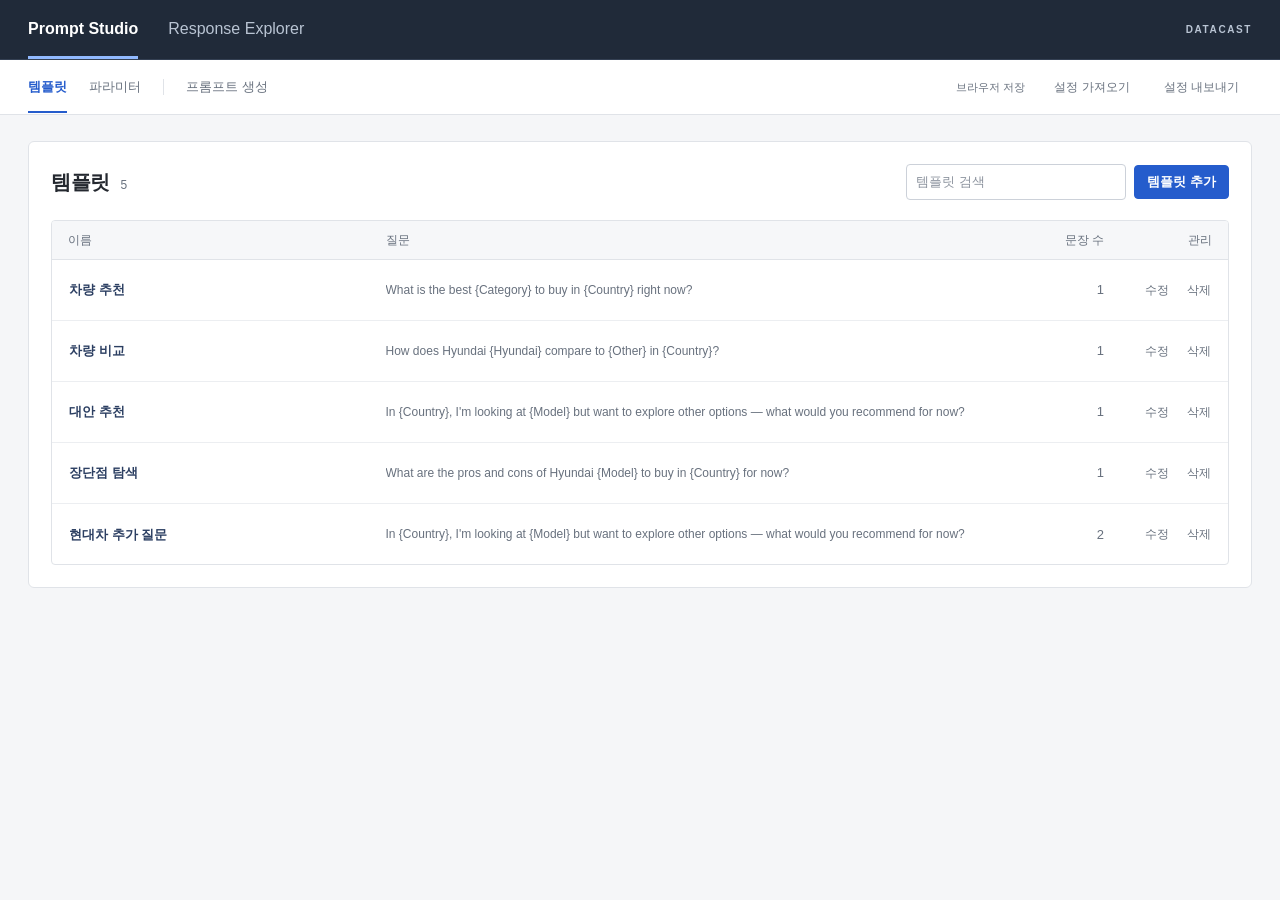
==== index.html @ 94304a8e "Unify top-level service navigation and simplify result layouts" ====
<!doctype html>
<html lang="ko"><head><meta charset="utf-8"><meta name="viewport" content="width=device-width,initial-scale=1"><meta name="theme-color" content="#ffffff"><title>Prompt Studio</title><link rel="stylesheet" href="styles.css?v=a8d0ffc1b766"><script type="module" src="app.mjs?v=fe7b5150d7aa"></script></head>
<body>
<a class="skip-link" href="#main-content">본문으로 이동</a><header class="suite-header"><nav class="service-nav" aria-label="서비스"><a href="https://baejin.github.io/geo-prompt-studio/" aria-current="page">Prompt Studio</a><a href="https://baejin.github.io/geo-prompt-studio/responses/">Response Explorer</a></nav><span class="suite-brand">DATACAST</span></header>
<div class="service-toolbar"><nav class="app-nav" aria-label="Prompt Studio 작업"><div class="library-nav"><button id="templates-nav" class="active" aria-current="page">템플릿</button><button id="parameters-nav">파라미터</button></div><button id="compose-nav">프롬프트 생성</button></nav><div class="service-actions"><span id="save-state" class="save-state" title="설정은 현재 브라우저에 저장됩니다.">브라우저 저장</span><button id="load-config" class="quiet">설정 가져오기</button><button id="save-config" class="quiet">설정 내보내기</button><input id="config-file" type="file" accept=".json,application/json" hidden></div></div>
<main id="main-content" tabindex="-1"><section id="library-view" aria-label="라이브러리">
<section id="templates-view" aria-label="템플릿 관리"><div class="view-toolbar"><h1>템플릿 <span id="template-badge" class="badge"></span></h1><div class="toolbar-actions"><input id="template-search" type="search" aria-label="템플릿 검색" placeholder="템플릿 검색"><button id="add-template-set" class="primary">템플릿 추가</button></div></div><div class="table-scroll"><table class="library-table"><thead><tr><th scope="col">이름</th><th scope="col">질문</th><th scope="col" class="number-col">문장 수</th><th scope="col" class="actions-col">관리</th></tr></thead><tbody id="template-library"></tbody></table></div></section>
<section id="parameters-view" aria-label="파라미터 관리" hidden><div class="view-toolbar"><h1>파라미터 <span id="parameter-badge" class="badge"></span></h1><div class="toolbar-actions"><input id="parameter-search" type="search" aria-label="파라미터 검색" placeholder="파라미터 검색"><button id="add-parameter-set" class="primary">파라미터 추가</button></div></div><div class="table-scroll"><table class="library-table"><thead><tr><th scope="col">이름</th><th scope="col">값</th><th scope="col" class="number-col">값 수</th><th scope="col" class="actions-col">관리</th></tr></thead><tbody id="parameter-library"></tbody></table></div></section>
</section>
<section id="compose-view" aria-label="프롬프트 생성" hidden><div class="view-toolbar"><h1>프롬프트 생성</h1><button id="sample-combinations" class="outline">샘플 불러오기</button></div><div class="workspace">
<section class="composer panel" aria-label="조합 설정"><div class="panel-heading"><h2>조합 <span id="combination-count" class="badge">0</span></h2><button id="clear-combinations" class="quiet">모두 비우기</button></div><div class="loader"><label class="field-label" for="template-picker">템플릿</label><div class="load-row"><select id="template-picker"></select><button id="load-template" class="outline">추가</button></div></div><div id="combination-list" class="combination-list"></div><div class="editor-footer"><label class="check"><input id="dedupe" type="checkbox" checked>중복 제외</label><button id="generate" class="primary">생성</button></div></section>
<section class="preview panel" aria-label="생성 결과"><div class="panel-heading"><h2>결과 <span id="preview-count" class="badge">0</span></h2><span id="result-state" class="status">생성 전</span></div><div class="result-tools"><input id="search" type="search" placeholder="결과 검색" aria-label="결과 검색"><button id="select-all" class="quiet">전체 선택</button></div><p id="result-summary" class="result-summary" aria-live="polite"></p><div id="errors" class="errors" role="alert" hidden></div><div class="results-head"><span>선택</span><span>프롬프트</span></div><div id="results" class="results"></div><div class="pagination"><span id="page-info"></span><div><button id="previous" class="quiet" aria-label="이전 페이지">이전</button><button id="next" class="quiet" aria-label="다음 페이지">다음</button></div></div><div class="export-footer"><span id="selection-count">0개 선택</span><button id="export" class="primary" disabled>CSV 다운로드</button></div></section>
</div></section></main>
<dialog id="library-editor" class="library-editor" aria-labelledby="editor-title"><form id="library-form"><div class="modal-heading"><h2 id="editor-title"></h2><button type="button" id="close-editor" class="quiet close" aria-label="편집 닫기">×</button></div><label class="field-label" for="draft-name">이름</label><input id="draft-name" maxlength="200" required><p id="draft-help" class="hint"></p><div id="draft-items"></div><button id="add-draft-item" type="button" class="outline"></button><p id="draft-error" class="errors" role="alert" hidden></p><div class="dialog-actions"><button type="button" id="cancel-editor" class="outline">취소</button><button type="submit" class="primary">저장</button></div></form></dialog>
<div id="toast" role="status" class="toast" hidden></div><dialog id="confirm-dialog" aria-labelledby="confirm-title"><h2 id="confirm-title"></h2><p id="confirm-description"></p><div class="dialog-actions"><button id="cancel-confirm" class="outline">취소</button><button id="accept-confirm" class="primary">확인</button></div></dialog>
</body></html>
---- styles.css ----
@charset "UTF-8";
:root{color-scheme:light;--ink:#24282f;--muted:#68717e;--line:#e0e3e8;--surface:#f6f7f9;--accent:#255ccc;--mono:Consolas,"Cascadia Code",monospace;--body:"Segoe UI","Malgun Gothic","Apple SD Gothic Neo",sans-serif}
*{box-sizing:border-box}body{margin:0;color:var(--ink);background:#fff;font:13px/1.5 var(--body)}[hidden]{display:none!important}button,input,textarea,select{font:inherit}button{cursor:pointer;white-space:nowrap;border:1px solid transparent;border-radius:4px;padding:7px 12px;background:transparent;color:inherit;line-height:1.35}button:hover:not(:disabled){background:#eef1f6}button:disabled{opacity:.45;cursor:not-allowed}button:focus-visible,a:focus-visible,input:focus-visible,textarea:focus-visible,select:focus-visible,summary:focus-visible{outline:2px solid var(--accent);outline-offset:2px}input:not([type=checkbox]),select,textarea{border:1px solid #ccd1d9;border-radius:4px;padding:7px 9px;background:white;color:var(--ink);min-width:0}input[type=checkbox]{width:15px;height:15px;margin:0;accent-color:var(--accent);flex-shrink:0}input[type=search]{width:220px}input[type=search]::placeholder{color:#8b929d}textarea{width:100%;resize:vertical;line-height:1.65}select{width:100%}.primary{background:var(--accent);border-color:var(--accent);color:white;font-weight:600}.primary:hover:not(:disabled){background:#1c4fad}.outline{border-color:#ccd1d9;background:#fff}.quiet{color:var(--muted)}.small{font-size:12px;padding:4px 8px}.topbar{height:56px;display:flex;align-items:center;justify-content:space-between;gap:16px;padding:0 28px;border-bottom:1px solid var(--line)}.brand{display:flex;align-items:center;gap:14px;font-size:15px;font-weight:650;color:var(--ink);text-decoration:none}.brand span{font-size:10px;letter-spacing:.8px;color:#7a828e;font-weight:500}.top-actions{display:flex;align-items:center;gap:4px}.top-actions button{font-size:12px}.save-state{font-size:11px;color:var(--muted);margin-right:14px}.app-nav{display:flex;padding:0 28px;gap:24px;border-bottom:1px solid var(--line)}.app-nav button{border-radius:0;border:0;border-bottom:2px solid transparent;padding:13px 2px 12px;color:var(--muted)}.app-nav button.active{border-bottom-color:var(--accent);color:var(--accent);font-weight:600}main{padding:24px 28px;max-width:1800px;margin:auto}h1{font-size:18px;font-weight:650;letter-spacing:-.5px;margin:0}h2{font-size:14px;font-weight:650;margin:0}.badge{font-size:12px;font-weight:400;color:var(--muted);margin-left:6px;font-variant-numeric:tabular-nums}.view-toolbar{display:flex;justify-content:space-between;align-items:center;gap:16px;margin-bottom:18px;min-height:34px}.toolbar-actions{display:flex;gap:8px;align-items:center}.table-scroll{overflow-x:auto;border:1px solid var(--line);border-radius:5px}.library-table{width:100%;border-collapse:collapse;table-layout:fixed;text-align:left}.library-table th{background:var(--surface);font-size:12px;font-weight:500;color:var(--muted);padding:10px 16px;border-bottom:1px solid var(--line)}.library-table td{padding:14px 16px;border-bottom:1px solid #eceef1;vertical-align:middle}.library-table tr:last-child td{border-bottom:0}.library-table tbody tr:hover{background:#fafbfd}.library-table th:first-child{width:27%}.library-table .number-col{width:88px;text-align:right}.library-table .actions-col{width:108px;text-align:right}.library-table td:nth-child(3){text-align:right;color:var(--muted);font-variant-numeric:tabular-nums}.library-table td:last-child{text-align:right;white-space:nowrap}.name-button{display:block;padding:0;text-align:left;font-weight:600;white-space:normal;overflow-wrap:anywhere;max-width:100%;color:#2c3f62}.name-button:hover:not(:disabled){text-decoration:underline;background:transparent}.library-excerpt{color:var(--muted);display:-webkit-box;-webkit-line-clamp:2;-webkit-box-orient:vertical;overflow:hidden;overflow-wrap:anywhere;font-size:12px}.empty-hint{padding:40px 16px;text-align:center;color:var(--muted);font-size:12px}.workspace{display:grid;grid-template-columns:minmax(330px,400px) minmax(0,1fr);gap:20px;align-items:start}.panel{border:1px solid var(--line);border-radius:5px;min-width:0;overflow:hidden}.panel-heading{display:flex;align-items:center;justify-content:space-between;padding:12px 16px;border-bottom:1px solid var(--line);min-height:49px}.panel-heading .quiet{padding:3px 0;font-size:12px}.loader{padding:14px 16px;border-bottom:1px solid var(--line)}.field-label{display:block;font-size:12px;color:#515b69;margin-bottom:6px}.load-row{display:flex;gap:8px}.load-row select{flex:1;min-width:0}.combination-list{max-height:calc(100dvh - 420px);min-height:220px;overflow-y:auto;scrollbar-width:thin}.combination-card{border-bottom:1px solid var(--line)}.combination-card:last-child{border-bottom:0}.combo-heading{display:flex;gap:9px;align-items:center;padding:13px 16px;cursor:pointer;list-style:none;background:#fafbfc}.combo-heading::-webkit-details-marker{display:none}.combo-heading:before{content:'›';color:#7c8491;font-size:18px;line-height:1}.combination-card[open]>.combo-heading:before{transform:rotate(90deg)}.combo-heading strong{font-weight:600;flex:1;min-width:0;overflow-wrap:anywhere}.combo-status{color:#7b8594;font-size:11px;white-space:nowrap}.combo-status.missing{color:#9a661c}.combo-body{padding:0 16px 14px}.combo-controls{display:flex;justify-content:space-between;align-items:center;padding:10px 0}.check{display:flex;align-items:center;gap:7px;cursor:pointer;font-size:12px}.loaded-templates{margin:0 0 15px}.loaded-question{display:flex;align-items:flex-start;gap:8px;margin-top:10px}.loaded-question input{margin-top:3px}.loaded-question>span{min-width:0}.loaded-question b{display:block;font-size:11px;font-weight:500;color:var(--muted);margin-bottom:3px}.loaded-question>span>span{font-size:12px;overflow-wrap:anywhere;line-height:1.65}.binding-heading{font-size:11px;color:var(--muted);display:grid;grid-template-columns:83px 1fr;gap:8px;border-bottom:1px solid var(--line);padding-bottom:7px}.slot-binding{display:grid;grid-template-columns:83px minmax(0,1fr);column-gap:8px;align-items:start;padding:10px 0;border-bottom:1px solid #eef0f3}.slot-binding>.field-label{font-family:var(--mono);color:#515c70;font-size:12px;padding-top:7px;overflow-wrap:anywhere;margin:0}.slot-binding select{font-size:12px}.binding-detail{display:flex;align-items:start;justify-content:space-between;gap:6px;grid-column:2;font-size:11px;color:var(--muted);margin-top:5px}.binding-detail>span{min-width:0;overflow-wrap:anywhere}.binding-detail button{padding:0;font-size:11px}.mode-label{display:flex;align-items:center;justify-content:space-between;gap:12px;font-size:12px;margin:14px 0 4px}.mode-label select{width:140px}.hint{font-size:11px;line-height:1.6;color:var(--muted);margin:7px 0}.editor-footer,.export-footer{display:flex;align-items:center;justify-content:space-between;padding:12px 16px;border-top:1px solid var(--line);background:#fafbfc;gap:10px}.status{font-size:11px;color:var(--muted)}.status.dirty{color:#986013}.result-tools{display:flex;justify-content:space-between;gap:8px;padding:14px 16px 0}.result-tools input{flex:1;width:auto}.result-summary{font-size:11px;color:var(--muted);margin:9px 16px 12px}.results-head{display:grid;grid-template-columns:64px 1fr;gap:12px;background:var(--surface);border-top:1px solid var(--line);border-bottom:1px solid var(--line);padding:8px 16px;font-size:11px;color:var(--muted)}.results{height:calc(100dvh - 480px);min-height:230px;overflow-y:auto;scrollbar-width:thin}.result-row{display:grid;grid-template-columns:64px 1fr;gap:12px;padding:12px 16px;border-bottom:1px solid #eceef1}.result-row:hover{background:#fafbfd}.result-index{display:flex;align-items:flex-start;gap:9px;font-size:11px;color:#7a8492;padding-top:3px;font-variant-numeric:tabular-nums}.prompt-text{font-size:13px;line-height:1.65;margin:0;white-space:pre-wrap;overflow-wrap:anywhere}.provenance{font-size:11px;color:#7c8592;margin:4px 0 0}.provenance span+span:before{content:' · '}.pagination{display:flex;justify-content:space-between;align-items:center;padding:6px 16px;border-top:1px solid var(--line);font-size:11px;color:var(--muted)}.pagination button{font-size:11px;padding:4px 8px}.export-footer{font-size:12px}.errors{margin:12px 16px;background:#fff6f4;border:1px solid #f2d3cb;color:#a23f29;padding:10px 12px;border-radius:4px;font-size:12px;max-height:180px;overflow:auto}.errors ul{padding-left:16px;margin:0}dialog{border:1px solid #cdd2da;border-radius:6px;padding:24px;width:calc(100% - 32px);max-width:420px;color:var(--ink);box-shadow:0 16px 60px #19233524}dialog::backdrop{background:#1f29374a}dialog p{font-size:12px;color:var(--muted)}.library-editor{max-width:600px;max-height:90dvh;overflow:auto}.modal-heading{display:flex;align-items:center;justify-content:space-between;margin-bottom:20px}.modal-heading h2{font-size:16px}.close{font-size:22px;padding:0 6px}.library-editor input:not([type=checkbox]){width:100%}.draft-block{border-top:1px solid var(--line);padding-top:14px;margin-top:14px;margin-bottom:16px}.draft-title{display:flex;align-items:center;justify-content:space-between;margin-bottom:5px}.draft-title .field-label{margin:0}.draft-block>input{margin-bottom:12px}.draft-block textarea{min-height:100px;font-family:var(--mono);font-size:12px}#draft-values{min-height:230px;font-family:var(--body)}.dialog-actions{display:flex;justify-content:flex-end;gap:8px;margin-top:22px;border-top:1px solid var(--line);padding-top:16px}.library-editor .errors{margin:14px 0}.toast{position:fixed;bottom:20px;left:50%;transform:translateX(-50%);background:#2d3541;color:#fff;padding:10px 16px;border-radius:5px;max-width:90vw;z-index:10;font-size:12px;box-shadow:0 3px 14px #1f29371a}
@media(min-width:1450px){.workspace{grid-template-columns:440px minmax(0,1fr)}}
@media(max-width:850px){.topbar{padding:0 18px}.save-state,.brand span{display:none}.app-nav{padding:0 18px}main{padding:20px 18px}.workspace{grid-template-columns:minmax(300px,.9fr) minmax(0,1fr);gap:14px}.library-table th:first-child{width:30%}.library-table th,.library-table td{padding-left:12px;padding-right:12px}.provenance span+span{display:none}}
@media(max-width:680px){.topbar{height:auto;min-height:56px;padding:12px 16px;flex-wrap:wrap;gap:8px}.brand{font-size:14px}.top-actions{margin-left:auto}.top-actions button{font-size:11px;padding:5px}.app-nav{padding:0 16px;gap:24px}.app-nav button{font-size:12px}.view-toolbar{align-items:flex-start;flex-wrap:wrap;gap:12px}main{padding:18px 16px}.toolbar-actions{width:100%}.toolbar-actions input{flex:1;width:0}.table-scroll{overflow:visible;border:0}.library-table{display:block}.library-table thead{display:none}.library-table tbody{display:block}.library-table tr{display:grid;grid-template-columns:minmax(0,1fr) 100px;border:1px solid var(--line);border-radius:4px;margin-bottom:9px;padding:12px;gap:8px}.library-table td{display:block;padding:0;border:0}.library-table td:first-child{grid-column:1;grid-row:1}.library-table td:nth-child(2){grid-column:1 / -1;grid-row:2}.library-table td:nth-child(3){grid-column:1;grid-row:3;text-align:left;font-size:11px}.library-table td:nth-child(3):after{content:'개'}.library-table td:last-child{grid-column:2;grid-row:1;text-align:right}.library-table td[colspan]{grid-column:1 / -1;grid-row:auto}.workspace{grid-template-columns:minmax(0,1fr)}.combination-list{max-height:460px;min-height:140px}.results{height:380px}.result-row,.results-head{grid-template-columns:48px 1fr;gap:8px}.library-editor{padding:18px}.modal-heading{margin-bottom:16px}h1{font-size:17px}}

.service-link{font-size:12px;color:var(--muted);text-decoration:none;padding:7px 10px;border-radius:4px}.service-link:hover{background:#eef1f6;color:var(--accent)}

/* Shared service hierarchy: service navigation, local tasks, working content. */
body{background:#f5f6f8}
.suite-header{height:60px;padding:0 28px;display:flex;align-items:center;justify-content:space-between;gap:24px;background:#202a39;color:#fff;position:sticky;top:0;z-index:30;border-bottom:1px solid #344053}
.service-nav{display:flex;align-items:stretch;align-self:stretch;gap:30px;min-width:0}
.service-nav a{display:flex;align-items:center;border-bottom:3px solid transparent;padding:2px 0 0;color:#b9c4d3;font-size:16px;font-weight:500;text-decoration:none;white-space:nowrap}
.service-nav a:hover{color:#fff;text-decoration:none}.service-nav a[aria-current=page]{color:#fff;border-bottom-color:#91b9ff;font-weight:650}
.suite-brand{font-size:10px;letter-spacing:1.6px;color:#b9c4d3;font-weight:600}
.service-toolbar{min-height:54px;display:flex;align-items:center;justify-content:space-between;gap:20px;padding:0 28px;background:#fff;border-bottom:1px solid var(--line)}
.service-actions{display:flex;align-items:center;gap:8px;flex-wrap:wrap}.service-actions button{font-size:12px}.service-actions .save-state{margin-right:8px}
main{max-width:1800px;padding:26px 28px 40px;margin:auto}main:focus{outline:none}h1{font-size:20px;font-weight:650;letter-spacing:-.5px}
.skip-link{position:fixed;top:-80px;left:16px;padding:10px 14px;background:white;color:#202a39;z-index:50}.skip-link:focus{top:8px}
@media(max-width:760px){.suite-header{padding:0 16px;gap:12px;height:56px}.service-nav{gap:22px}.service-nav a{font-size:14px}.suite-brand{display:none}.service-toolbar{padding:0 16px;flex-wrap:wrap;gap:0}.service-actions{padding:9px 0;width:100%;border-top:1px solid var(--line)}main{padding:20px 16px 32px}}

.app-nav{border:0;padding:0;gap:22px;align-items:center;min-height:54px}.app-nav button{padding:17px 0 15px}.library-nav{display:flex;gap:22px;position:relative;padding-right:23px}.library-nav:after{content:'';position:absolute;right:0;top:18px;bottom:18px;border-right:1px solid var(--line)}
#library-view{background:#fff;border:1px solid var(--line);border-radius:6px;padding:22px}.panel{background:#fff;border-radius:6px}.panel-heading{background:#fafbfc}.view-toolbar{margin-bottom:20px}.library-table td{padding-top:17px;padding-bottom:17px}.table-scroll{border-radius:4px}.workspace{gap:24px;grid-template-columns:minmax(330px,420px) minmax(0,1fr)}
@media(max-width:980px){.workspace{grid-template-columns:minmax(0,1fr)}}
@media(max-width:760px){.service-actions .save-state{margin-right:auto}#library-view{padding:16px}.app-nav{gap:20px}.library-nav{gap:20px;padding-right:21px}.app-nav button{font-size:12px}.library-table tr{background:#fff}}
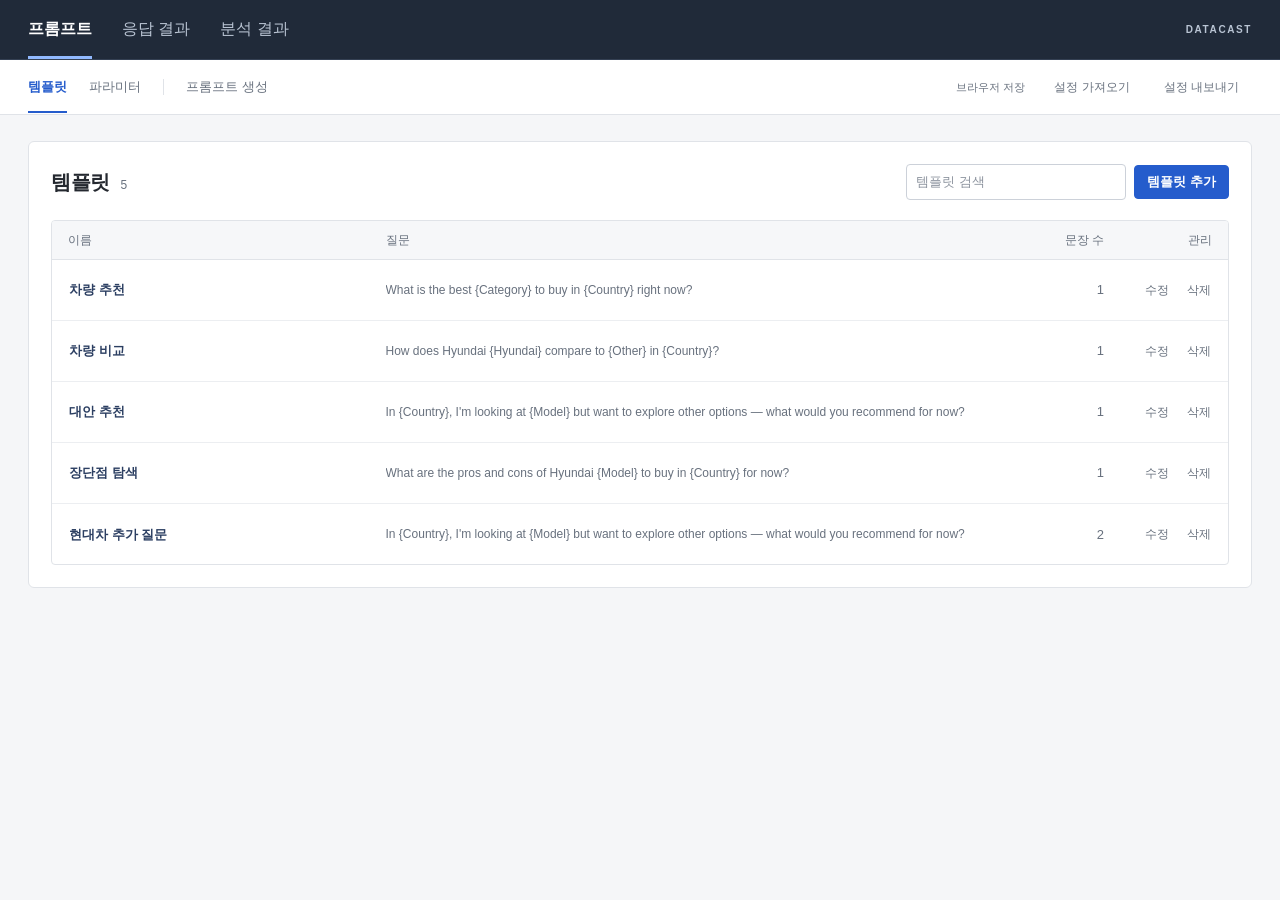
==== commit 912f9131: "Separate prompt, response and analysis navigation into real views" ====
--- a/index.html
+++ b/index.html
@@ -1,7 +1,7 @@
 <!doctype html>
 <html lang="ko"><head><meta charset="utf-8"><meta name="viewport" content="width=device-width,initial-scale=1"><meta name="theme-color" content="#ffffff"><title>Prompt Studio</title><link rel="stylesheet" href="styles.css?v=a8d0ffc1b766"><script type="module" src="app.mjs?v=fe7b5150d7aa"></script></head>
 <body>
-<a class="skip-link" href="#main-content">본문으로 이동</a><header class="suite-header"><nav class="service-nav" aria-label="서비스"><a href="https://baejin.github.io/geo-prompt-studio/" aria-current="page">Prompt Studio</a><a href="https://baejin.github.io/geo-prompt-studio/responses/">Response Explorer</a></nav><span class="suite-brand">DATACAST</span></header>
+<a class="skip-link" href="#main-content">본문으로 이동</a><header class="suite-header"><nav class="service-nav" aria-label="서비스"><a href="https://baejin.github.io/geo-prompt-studio/" aria-current="page">프롬프트</a><a href="https://baejin.github.io/geo-prompt-studio/responses/#view=responses">응답 결과</a><a href="https://baejin.github.io/geo-prompt-studio/responses/#view=analysis">분석 결과</a></nav><span class="suite-brand">DATACAST</span></header>
 <div class="service-toolbar"><nav class="app-nav" aria-label="Prompt Studio 작업"><div class="library-nav"><button id="templates-nav" class="active" aria-current="page">템플릿</button><button id="parameters-nav">파라미터</button></div><button id="compose-nav">프롬프트 생성</button></nav><div class="service-actions"><span id="save-state" class="save-state" title="설정은 현재 브라우저에 저장됩니다.">브라우저 저장</span><button id="load-config" class="quiet">설정 가져오기</button><button id="save-config" class="quiet">설정 내보내기</button><input id="config-file" type="file" accept=".json,application/json" hidden></div></div>
 <main id="main-content" tabindex="-1"><section id="library-view" aria-label="라이브러리">
 <section id="templates-view" aria-label="템플릿 관리"><div class="view-toolbar"><h1>템플릿 <span id="template-badge" class="badge"></span></h1><div class="toolbar-actions"><input id="template-search" type="search" aria-label="템플릿 검색" placeholder="템플릿 검색"><button id="add-template-set" class="primary">템플릿 추가</button></div></div><div class="table-scroll"><table class="library-table"><thead><tr><th scope="col">이름</th><th scope="col">질문</th><th scope="col" class="number-col">문장 수</th><th scope="col" class="actions-col">관리</th></tr></thead><tbody id="template-library"></tbody></table></div></section>
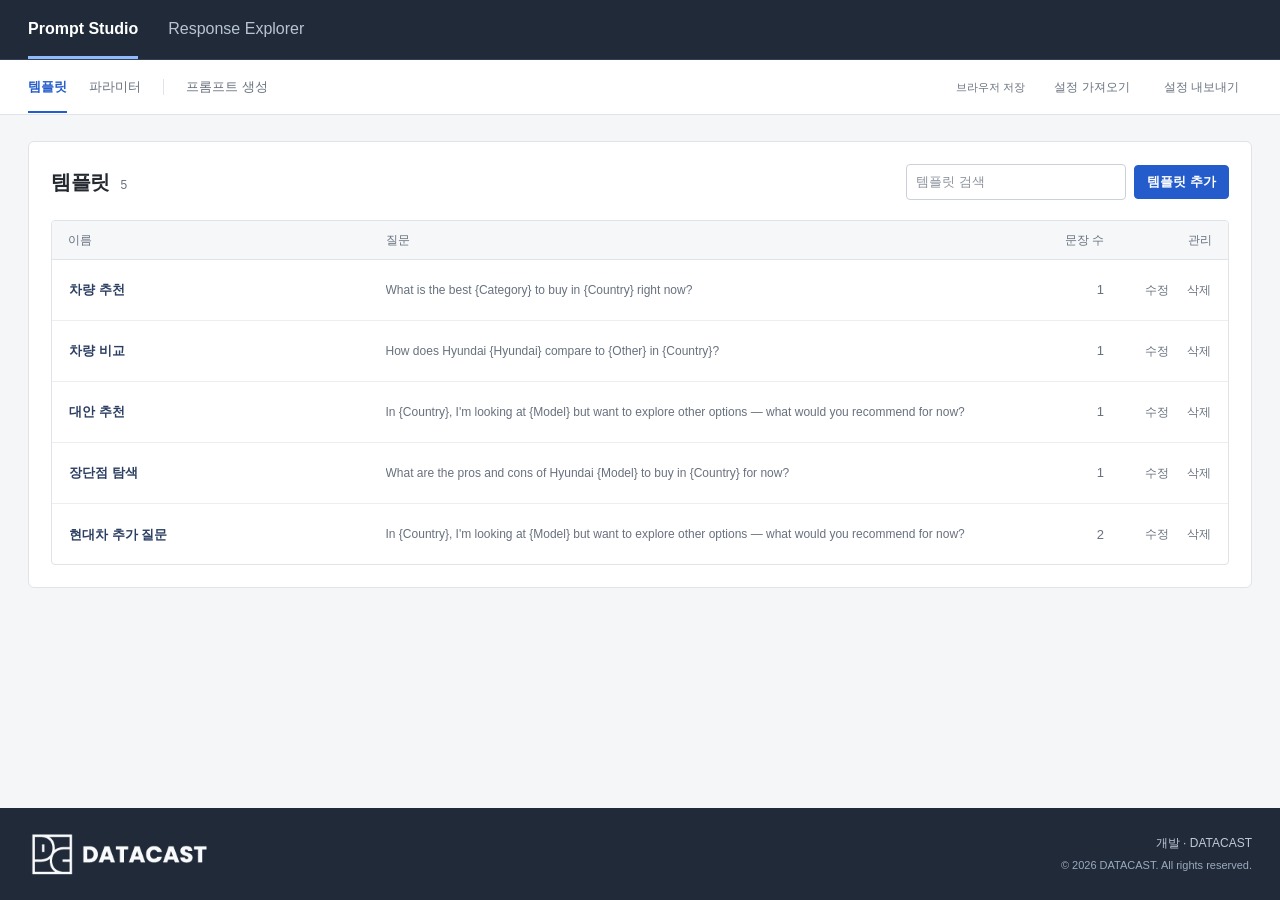
==== commit 70816f70: "Restore service hierarchy, add applied prompts view and branded footer" ====
--- a/index.html
+++ b/index.html
@@ -1,7 +1,7 @@
 <!doctype html>
-<html lang="ko"><head><meta charset="utf-8"><meta name="viewport" content="width=device-width,initial-scale=1"><meta name="theme-color" content="#ffffff"><title>Prompt Studio</title><link rel="stylesheet" href="styles.css?v=a8d0ffc1b766"><script type="module" src="app.mjs?v=fe7b5150d7aa"></script></head>
+<html lang="ko"><head><meta charset="utf-8"><meta name="viewport" content="width=device-width,initial-scale=1"><meta name="theme-color" content="#ffffff"><title>Prompt Studio</title><link rel="stylesheet" href="styles.css?v=390624d47005"><script type="module" src="app.mjs?v=fe7b5150d7aa"></script></head>
 <body>
-<a class="skip-link" href="#main-content">본문으로 이동</a><header class="suite-header"><nav class="service-nav" aria-label="서비스"><a href="https://baejin.github.io/geo-prompt-studio/" aria-current="page">프롬프트</a><a href="https://baejin.github.io/geo-prompt-studio/responses/#view=responses">응답 결과</a><a href="https://baejin.github.io/geo-prompt-studio/responses/#view=analysis">분석 결과</a></nav><span class="suite-brand">DATACAST</span></header>
+<a class="skip-link" href="#main-content">본문으로 이동</a><header class="suite-header"><nav class="service-nav" aria-label="서비스"><a href="https://baejin.github.io/geo-prompt-studio/" aria-current="page">Prompt Studio</a><a href="https://baejin.github.io/geo-prompt-studio/responses/">Response Explorer</a></nav></header>
 <div class="service-toolbar"><nav class="app-nav" aria-label="Prompt Studio 작업"><div class="library-nav"><button id="templates-nav" class="active" aria-current="page">템플릿</button><button id="parameters-nav">파라미터</button></div><button id="compose-nav">프롬프트 생성</button></nav><div class="service-actions"><span id="save-state" class="save-state" title="설정은 현재 브라우저에 저장됩니다.">브라우저 저장</span><button id="load-config" class="quiet">설정 가져오기</button><button id="save-config" class="quiet">설정 내보내기</button><input id="config-file" type="file" accept=".json,application/json" hidden></div></div>
 <main id="main-content" tabindex="-1"><section id="library-view" aria-label="라이브러리">
 <section id="templates-view" aria-label="템플릿 관리"><div class="view-toolbar"><h1>템플릿 <span id="template-badge" class="badge"></span></h1><div class="toolbar-actions"><input id="template-search" type="search" aria-label="템플릿 검색" placeholder="템플릿 검색"><button id="add-template-set" class="primary">템플릿 추가</button></div></div><div class="table-scroll"><table class="library-table"><thead><tr><th scope="col">이름</th><th scope="col">질문</th><th scope="col" class="number-col">문장 수</th><th scope="col" class="actions-col">관리</th></tr></thead><tbody id="template-library"></tbody></table></div></section>
@@ -11,6 +11,7 @@
 <section class="composer panel" aria-label="조합 설정"><div class="panel-heading"><h2>조합 <span id="combination-count" class="badge">0</span></h2><button id="clear-combinations" class="quiet">모두 비우기</button></div><div class="loader"><label class="field-label" for="template-picker">템플릿</label><div class="load-row"><select id="template-picker"></select><button id="load-template" class="outline">추가</button></div></div><div id="combination-list" class="combination-list"></div><div class="editor-footer"><label class="check"><input id="dedupe" type="checkbox" checked>중복 제외</label><button id="generate" class="primary">생성</button></div></section>
 <section class="preview panel" aria-label="생성 결과"><div class="panel-heading"><h2>결과 <span id="preview-count" class="badge">0</span></h2><span id="result-state" class="status">생성 전</span></div><div class="result-tools"><input id="search" type="search" placeholder="결과 검색" aria-label="결과 검색"><button id="select-all" class="quiet">전체 선택</button></div><p id="result-summary" class="result-summary" aria-live="polite"></p><div id="errors" class="errors" role="alert" hidden></div><div class="results-head"><span>선택</span><span>프롬프트</span></div><div id="results" class="results"></div><div class="pagination"><span id="page-info"></span><div><button id="previous" class="quiet" aria-label="이전 페이지">이전</button><button id="next" class="quiet" aria-label="다음 페이지">다음</button></div></div><div class="export-footer"><span id="selection-count">0개 선택</span><button id="export" class="primary" disabled>CSV 다운로드</button></div></section>
 </div></section></main>
+<footer class="site-footer"><div class="footer-inner"><img src="datacast-logo.png" width="186" height="48" alt="DATACAST"><div class="footer-info"><span>개발 · DATACAST</span><small>© 2026 DATACAST. All rights reserved.</small></div></div></footer>
 <dialog id="library-editor" class="library-editor" aria-labelledby="editor-title"><form id="library-form"><div class="modal-heading"><h2 id="editor-title"></h2><button type="button" id="close-editor" class="quiet close" aria-label="편집 닫기">×</button></div><label class="field-label" for="draft-name">이름</label><input id="draft-name" maxlength="200" required><p id="draft-help" class="hint"></p><div id="draft-items"></div><button id="add-draft-item" type="button" class="outline"></button><p id="draft-error" class="errors" role="alert" hidden></p><div class="dialog-actions"><button type="button" id="cancel-editor" class="outline">취소</button><button type="submit" class="primary">저장</button></div></form></dialog>
 <div id="toast" role="status" class="toast" hidden></div><dialog id="confirm-dialog" aria-labelledby="confirm-title"><h2 id="confirm-title"></h2><p id="confirm-description"></p><div class="dialog-actions"><button id="cancel-confirm" class="outline">취소</button><button id="accept-confirm" class="primary">확인</button></div></dialog>
 </body></html>
--- a/styles.css
+++ b/styles.css
@@ -24,3 +24,7 @@
 #library-view{background:#fff;border:1px solid var(--line);border-radius:6px;padding:22px}.panel{background:#fff;border-radius:6px}.panel-heading{background:#fafbfc}.view-toolbar{margin-bottom:20px}.library-table td{padding-top:17px;padding-bottom:17px}.table-scroll{border-radius:4px}.workspace{gap:24px;grid-template-columns:minmax(330px,420px) minmax(0,1fr)}
 @media(max-width:980px){.workspace{grid-template-columns:minmax(0,1fr)}}
 @media(max-width:760px){.service-actions .save-state{margin-right:auto}#library-view{padding:16px}.app-nav{gap:20px}.library-nav{gap:20px;padding-right:21px}.app-nav button{font-size:12px}.library-table tr{background:#fff}}
+
+body{min-height:100dvh;display:flex;flex-direction:column}.suite-header,.service-toolbar{flex-shrink:0}main{width:100%;flex:1}
+.site-footer{background:#202a39;color:#c1c9d5;margin-top:auto;padding:22px 28px}.footer-inner{max-width:1744px;margin:auto;display:flex;align-items:center;justify-content:space-between;gap:24px}.footer-inner img{display:block;width:186px;height:48px;object-fit:contain}.footer-info{display:flex;flex-direction:column;gap:5px;font-size:12px;text-align:right}.footer-info small{font-size:11px;color:#9caabd}
+@media(max-width:650px){.site-footer{padding:20px 16px}.footer-inner{align-items:flex-start;flex-direction:column;gap:14px}.footer-inner img{width:155px;height:40px}.footer-info{text-align:left}}
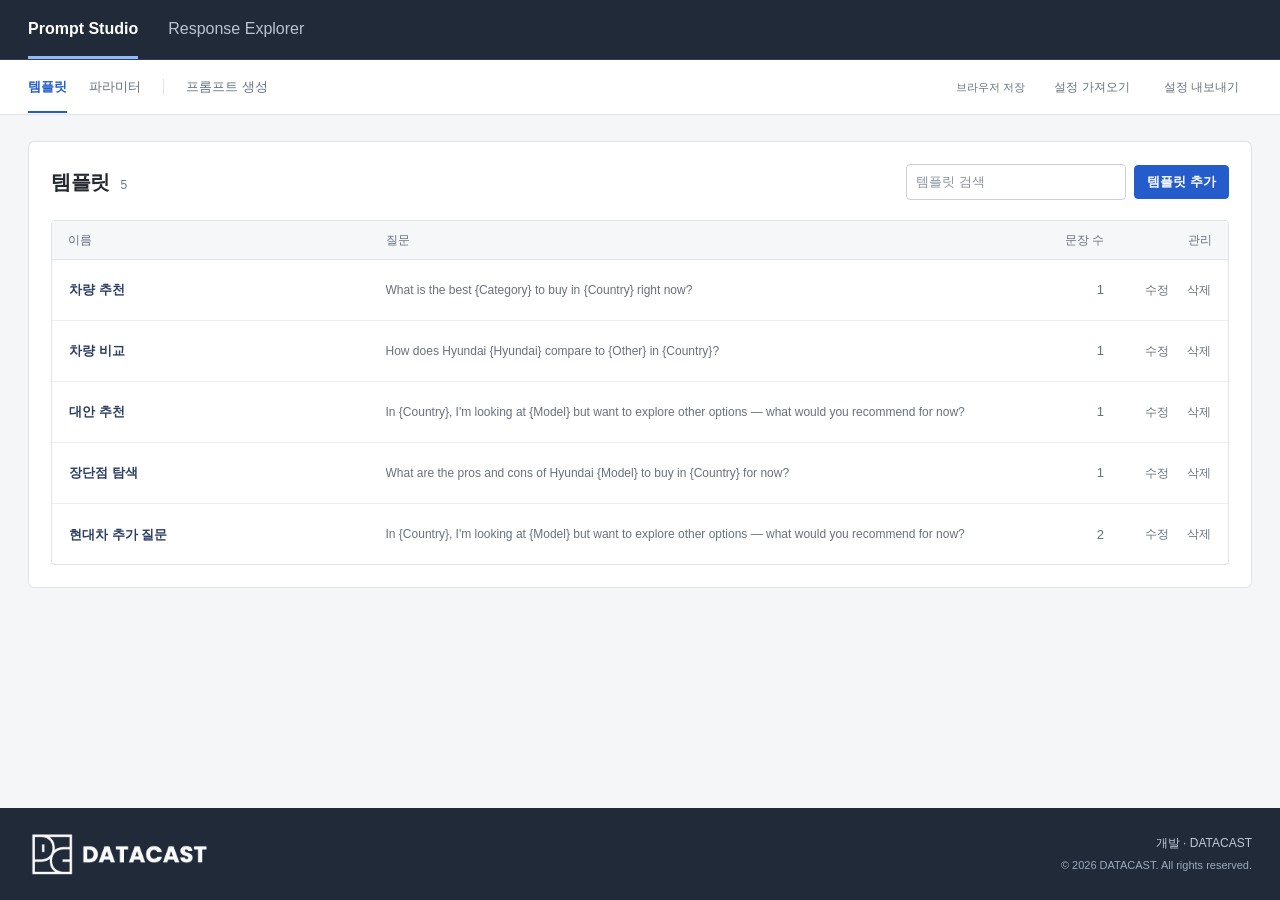
==== commit 03986c9d: "Connect geo.datacast.kr custom domain" ====
--- a/index.html
+++ b/index.html
@@ -1,16 +1,23 @@
 <!doctype html>
-<html lang="ko"><head><meta charset="utf-8"><meta name="viewport" content="width=device-width,initial-scale=1"><meta name="theme-color" content="#ffffff"><title>Prompt Studio</title><link rel="stylesheet" href="styles.css?v=390624d47005"><script type="module" src="app.mjs?v=fe7b5150d7aa"></script></head>
+<html lang="ko"><head><meta charset="utf-8"><meta name="viewport" content="width=device-width,initial-scale=1"><meta name="theme-color" content="#ffffff"><title>Prompt Studio</title><link rel="stylesheet" href="styles.css?v=066d3aa08f8a"><script type="module" src="app.mjs?v=4745c1581d33"></script></head>
 <body>
-<a class="skip-link" href="#main-content">본문으로 이동</a><header class="suite-header"><nav class="service-nav" aria-label="서비스"><a href="https://baejin.github.io/geo-prompt-studio/" aria-current="page">Prompt Studio</a><a href="https://baejin.github.io/geo-prompt-studio/responses/">Response Explorer</a></nav></header>
+<a class="skip-link" href="#main-content">본문으로 이동</a><header class="suite-header"><nav class="service-nav" aria-label="서비스"><a href="https://geo.datacast.kr/" aria-current="page">Prompt Studio</a><a href="https://geo.datacast.kr/responses/">Response Explorer</a></nav></header>
 <div class="service-toolbar"><nav class="app-nav" aria-label="Prompt Studio 작업"><div class="library-nav"><button id="templates-nav" class="active" aria-current="page">템플릿</button><button id="parameters-nav">파라미터</button></div><button id="compose-nav">프롬프트 생성</button></nav><div class="service-actions"><span id="save-state" class="save-state" title="설정은 현재 브라우저에 저장됩니다.">브라우저 저장</span><button id="load-config" class="quiet">설정 가져오기</button><button id="save-config" class="quiet">설정 내보내기</button><input id="config-file" type="file" accept=".json,application/json" hidden></div></div>
 <main id="main-content" tabindex="-1"><section id="library-view" aria-label="라이브러리">
 <section id="templates-view" aria-label="템플릿 관리"><div class="view-toolbar"><h1>템플릿 <span id="template-badge" class="badge"></span></h1><div class="toolbar-actions"><input id="template-search" type="search" aria-label="템플릿 검색" placeholder="템플릿 검색"><button id="add-template-set" class="primary">템플릿 추가</button></div></div><div class="table-scroll"><table class="library-table"><thead><tr><th scope="col">이름</th><th scope="col">질문</th><th scope="col" class="number-col">문장 수</th><th scope="col" class="actions-col">관리</th></tr></thead><tbody id="template-library"></tbody></table></div></section>
 <section id="parameters-view" aria-label="파라미터 관리" hidden><div class="view-toolbar"><h1>파라미터 <span id="parameter-badge" class="badge"></span></h1><div class="toolbar-actions"><input id="parameter-search" type="search" aria-label="파라미터 검색" placeholder="파라미터 검색"><button id="add-parameter-set" class="primary">파라미터 추가</button></div></div><div class="table-scroll"><table class="library-table"><thead><tr><th scope="col">이름</th><th scope="col">값</th><th scope="col" class="number-col">값 수</th><th scope="col" class="actions-col">관리</th></tr></thead><tbody id="parameter-library"></tbody></table></div></section>
 </section>
-<section id="compose-view" aria-label="프롬프트 생성" hidden><div class="view-toolbar"><h1>프롬프트 생성</h1><button id="sample-combinations" class="outline">샘플 불러오기</button></div><div class="workspace">
-<section class="composer panel" aria-label="조합 설정"><div class="panel-heading"><h2>조합 <span id="combination-count" class="badge">0</span></h2><button id="clear-combinations" class="quiet">모두 비우기</button></div><div class="loader"><label class="field-label" for="template-picker">템플릿</label><div class="load-row"><select id="template-picker"></select><button id="load-template" class="outline">추가</button></div></div><div id="combination-list" class="combination-list"></div><div class="editor-footer"><label class="check"><input id="dedupe" type="checkbox" checked>중복 제외</label><button id="generate" class="primary">생성</button></div></section>
-<section class="preview panel" aria-label="생성 결과"><div class="panel-heading"><h2>결과 <span id="preview-count" class="badge">0</span></h2><span id="result-state" class="status">생성 전</span></div><div class="result-tools"><input id="search" type="search" placeholder="결과 검색" aria-label="결과 검색"><button id="select-all" class="quiet">전체 선택</button></div><p id="result-summary" class="result-summary" aria-live="polite"></p><div id="errors" class="errors" role="alert" hidden></div><div class="results-head"><span>선택</span><span>프롬프트</span></div><div id="results" class="results"></div><div class="pagination"><span id="page-info"></span><div><button id="previous" class="quiet" aria-label="이전 페이지">이전</button><button id="next" class="quiet" aria-label="다음 페이지">다음</button></div></div><div class="export-footer"><span id="selection-count">0개 선택</span><button id="export" class="primary" disabled>CSV 다운로드</button></div></section>
-</div></section></main>
+<section id="compose-view" aria-label="프롬프트 생성" hidden>
+<div class="view-toolbar"><h1>프롬프트 생성</h1></div>
+<section class="compose-form panel" aria-label="템플릿과 파라미터 선택">
+  <div class="template-choice"><div><label class="field-label" for="template-picker">템플릿</label><select id="template-picker"></select></div><div id="template-text" class="template-text"></div></div>
+  <div id="parameter-choices" class="parameter-choices"></div>
+  <div class="compose-actions"><button id="generate" class="primary" disabled>생성</button></div>
+  <div id="errors" class="errors" role="alert" hidden></div>
+  <section id="generated-preview" class="generated-preview" aria-label="생성 결과" hidden><div class="generated-heading"><h2>생성 결과 <span id="generated-count" class="badge"></span></h2><span id="generated-summary" role="status"></span></div><ol id="generated-rows"></ol><button id="preview-more" class="quiet small" hidden>더 보기</button><div class="add-action"><button id="add-to-list" class="primary">목록에 추가</button></div></section>
+</section>
+<section class="prompt-list panel" aria-label="프롬프트 목록"><div class="panel-heading"><h2>프롬프트 목록 <span id="preview-count" class="badge">0</span></h2><button id="export" class="outline" disabled>CSV 다운로드</button></div><div class="result-tools"><input id="search" type="search" placeholder="목록 검색" aria-label="목록 검색"><div class="list-actions"><button id="select-all" class="quiet">전체 선택</button><button id="remove-selected" class="quiet" disabled>선택 삭제</button></div></div><div class="results-head"><span>선택</span><span>프롬프트</span></div><div id="results" class="results"></div><div class="pagination"><span id="selection-count">0개 선택</span><div><span id="page-info"></span><button id="previous" class="quiet" aria-label="이전 페이지">이전</button><button id="next" class="quiet" aria-label="다음 페이지">다음</button></div></div></section>
+</section></main>
 <footer class="site-footer"><div class="footer-inner"><img src="datacast-logo.png" width="186" height="48" alt="DATACAST"><div class="footer-info"><span>개발 · DATACAST</span><small>© 2026 DATACAST. All rights reserved.</small></div></div></footer>
 <dialog id="library-editor" class="library-editor" aria-labelledby="editor-title"><form id="library-form"><div class="modal-heading"><h2 id="editor-title"></h2><button type="button" id="close-editor" class="quiet close" aria-label="편집 닫기">×</button></div><label class="field-label" for="draft-name">이름</label><input id="draft-name" maxlength="200" required><p id="draft-help" class="hint"></p><div id="draft-items"></div><button id="add-draft-item" type="button" class="outline"></button><p id="draft-error" class="errors" role="alert" hidden></p><div class="dialog-actions"><button type="button" id="cancel-editor" class="outline">취소</button><button type="submit" class="primary">저장</button></div></form></dialog>
 <div id="toast" role="status" class="toast" hidden></div><dialog id="confirm-dialog" aria-labelledby="confirm-title"><h2 id="confirm-title"></h2><p id="confirm-description"></p><div class="dialog-actions"><button id="cancel-confirm" class="outline">취소</button><button id="accept-confirm" class="primary">확인</button></div></dialog>
--- a/styles.css
+++ b/styles.css
@@ -28,3 +28,32 @@
 body{min-height:100dvh;display:flex;flex-direction:column}.suite-header,.service-toolbar{flex-shrink:0}main{width:100%;flex:1}
 .site-footer{background:#202a39;color:#c1c9d5;margin-top:auto;padding:22px 28px}.footer-inner{max-width:1744px;margin:auto;display:flex;align-items:center;justify-content:space-between;gap:24px}.footer-inner img{display:block;width:186px;height:48px;object-fit:contain}.footer-info{display:flex;flex-direction:column;gap:5px;font-size:12px;text-align:right}.footer-info small{font-size:11px;color:#9caabd}
 @media(max-width:650px){.site-footer{padding:20px 16px}.footer-inner{align-items:flex-start;flex-direction:column;gap:14px}.footer-inner img{width:155px;height:40px}.footer-info{text-align:left}}
+
+/* One current selection, one generated preview, one persistent prompt list. */
+#compose-view{max-width:1240px;margin:auto}
+.compose-form{padding:22px 24px;margin-bottom:28px}
+.template-choice{display:grid;grid-template-columns:minmax(220px,300px) minmax(0,1fr);gap:28px;align-items:center}
+.template-choice .field-label,.parameter-choice .field-label{font-weight:600;color:#394454}
+.template-choice select,.parameter-choice select{min-height:38px}
+.template-text{color:#657181;font-size:13px;line-height:1.7;overflow-wrap:anywhere;max-height:150px;overflow:auto}
+.template-text p{margin:4px 0}.template-text p+p{padding-top:6px;border-top:1px solid #eef0f3}
+.parameter-choices{display:grid;grid-template-columns:repeat(auto-fit,minmax(210px,1fr));gap:18px;margin-top:22px;padding-top:20px;border-top:1px solid var(--line)}
+.parameter-choice{min-width:0}.parameter-choice .field-label{font-family:var(--mono);font-weight:400}
+.parameter-detail{display:flex;gap:6px;align-items:baseline;color:var(--muted);font-size:11px;margin-top:6px;min-height:17px}
+.parameter-detail span{overflow:hidden;text-overflow:ellipsis;white-space:nowrap;flex:1}.parameter-detail button{padding:0;color:var(--accent)}
+.compose-actions{display:flex;align-items:flex-start;justify-content:space-between;gap:16px;margin-top:20px}
+.compose-actions>#generate{margin-left:auto;min-width:100px;min-height:36px}
+.compose-form>.errors{margin:16px 0 0}
+.generated-preview{border-top:1px solid var(--line);margin-top:20px;padding-top:18px}
+.generated-heading{display:flex;justify-content:space-between;align-items:baseline;gap:12px}.generated-heading>span{font-size:12px;color:var(--muted)}
+#generated-rows{padding:0 0 0 28px;margin:14px 0 0;max-height:320px;overflow:auto;color:#334255}
+#generated-rows li{padding:9px 12px;line-height:1.7;white-space:pre-wrap;overflow-wrap:anywhere;border-bottom:1px solid #eef0f3}
+#generated-rows li::marker{font-size:11px;color:#8a94a3}#preview-more{margin-top:8px}
+.add-action{display:flex;justify-content:flex-end;margin-top:14px}
+.prompt-list .panel-heading{padding:16px 20px;background:#fff}
+.prompt-list .result-tools{padding:12px 20px;align-items:center;border-top:1px solid var(--line)}
+.prompt-list .result-tools input{max-width:360px}.list-actions{display:flex;gap:4px;align-items:center}
+.prompt-list .results{height:auto;min-height:120px;max-height:540px}.prompt-list .result-row,.prompt-list .results-head{padding-left:20px;padding-right:20px}
+.prompt-list .pagination{padding:10px 20px}.prompt-list .pagination>div{display:flex;align-items:center;gap:8px}
+.prompt-list .empty-hint{padding:44px 16px}.prompt-list #preview-count{color:var(--accent);font-weight:600}
+@media(max-width:760px){.compose-form{padding:18px 16px;margin-bottom:20px}.template-choice{grid-template-columns:minmax(0,1fr);gap:12px}.template-text:empty{display:none}.parameter-choices{grid-template-columns:repeat(auto-fit,minmax(170px,1fr));gap:14px}.generated-heading{flex-wrap:wrap;gap:4px}.prompt-list .panel-heading,.prompt-list .result-tools{padding:12px 16px}.prompt-list .result-tools{flex-wrap:wrap}.prompt-list .result-tools input{max-width:none;flex-basis:100%}.list-actions{margin-left:auto}.prompt-list .pagination{padding:10px 12px}.prompt-list .pagination>div{gap:0}.prompt-list .result-row,.prompt-list .results-head{padding-left:16px;padding-right:16px}.prompt-list .provenance span+span{display:inline}}
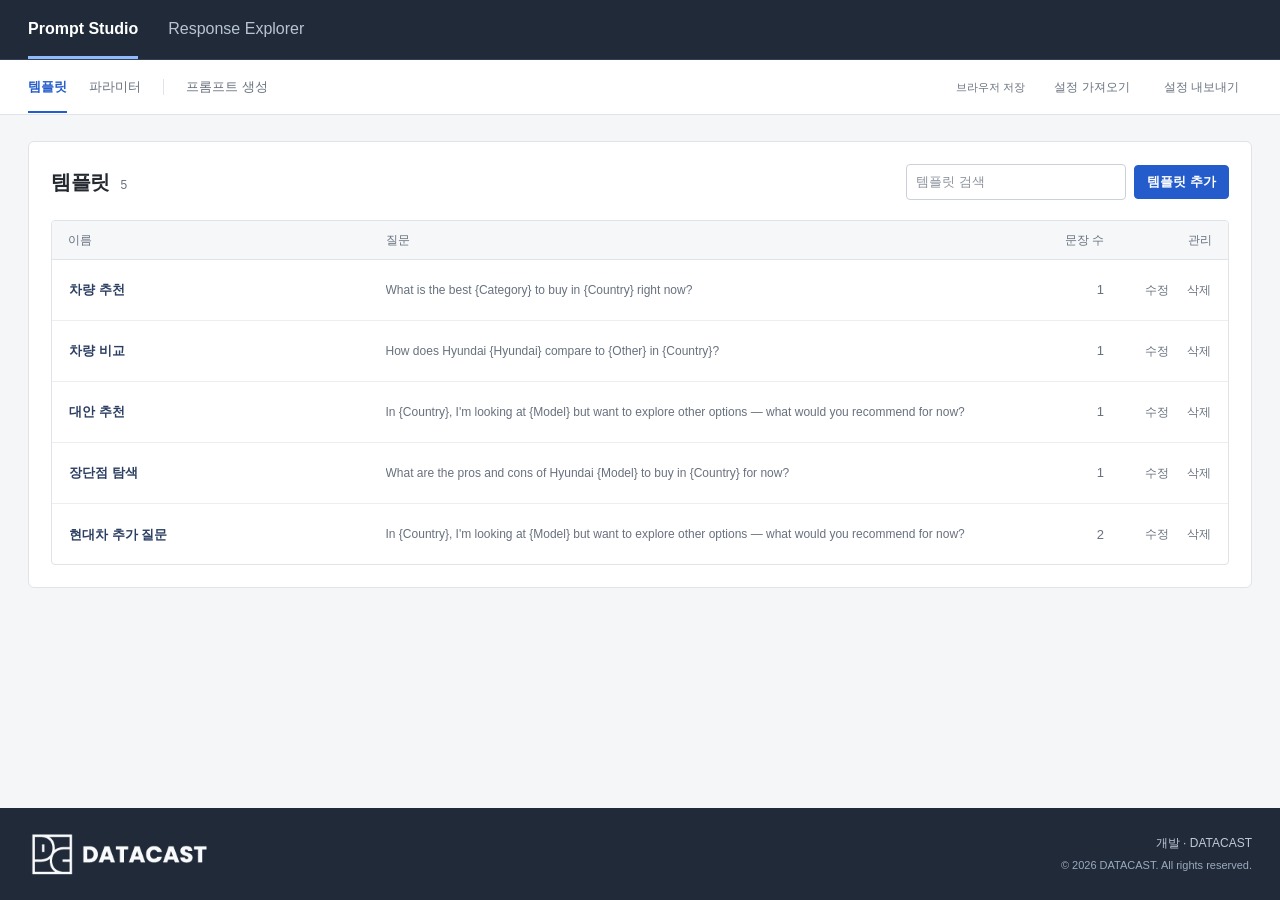
==== commit ab68a7b6: "Publish prototype under proto_v1_0 and link footer logos" ====
--- a/index.html
+++ b/index.html
@@ -1,24 +1,7 @@
 <!doctype html>
-<html lang="ko"><head><meta charset="utf-8"><meta name="viewport" content="width=device-width,initial-scale=1"><meta name="theme-color" content="#ffffff"><title>Prompt Studio</title><link rel="stylesheet" href="styles.css?v=066d3aa08f8a"><script type="module" src="app.mjs?v=4745c1581d33"></script></head>
-<body>
-<a class="skip-link" href="#main-content">본문으로 이동</a><header class="suite-header"><nav class="service-nav" aria-label="서비스"><a href="https://geo.datacast.kr/" aria-current="page">Prompt Studio</a><a href="https://geo.datacast.kr/responses/">Response Explorer</a></nav></header>
-<div class="service-toolbar"><nav class="app-nav" aria-label="Prompt Studio 작업"><div class="library-nav"><button id="templates-nav" class="active" aria-current="page">템플릿</button><button id="parameters-nav">파라미터</button></div><button id="compose-nav">프롬프트 생성</button></nav><div class="service-actions"><span id="save-state" class="save-state" title="설정은 현재 브라우저에 저장됩니다.">브라우저 저장</span><button id="load-config" class="quiet">설정 가져오기</button><button id="save-config" class="quiet">설정 내보내기</button><input id="config-file" type="file" accept=".json,application/json" hidden></div></div>
-<main id="main-content" tabindex="-1"><section id="library-view" aria-label="라이브러리">
-<section id="templates-view" aria-label="템플릿 관리"><div class="view-toolbar"><h1>템플릿 <span id="template-badge" class="badge"></span></h1><div class="toolbar-actions"><input id="template-search" type="search" aria-label="템플릿 검색" placeholder="템플릿 검색"><button id="add-template-set" class="primary">템플릿 추가</button></div></div><div class="table-scroll"><table class="library-table"><thead><tr><th scope="col">이름</th><th scope="col">질문</th><th scope="col" class="number-col">문장 수</th><th scope="col" class="actions-col">관리</th></tr></thead><tbody id="template-library"></tbody></table></div></section>
-<section id="parameters-view" aria-label="파라미터 관리" hidden><div class="view-toolbar"><h1>파라미터 <span id="parameter-badge" class="badge"></span></h1><div class="toolbar-actions"><input id="parameter-search" type="search" aria-label="파라미터 검색" placeholder="파라미터 검색"><button id="add-parameter-set" class="primary">파라미터 추가</button></div></div><div class="table-scroll"><table class="library-table"><thead><tr><th scope="col">이름</th><th scope="col">값</th><th scope="col" class="number-col">값 수</th><th scope="col" class="actions-col">관리</th></tr></thead><tbody id="parameter-library"></tbody></table></div></section>
-</section>
-<section id="compose-view" aria-label="프롬프트 생성" hidden>
-<div class="view-toolbar"><h1>프롬프트 생성</h1></div>
-<section class="compose-form panel" aria-label="템플릿과 파라미터 선택">
-  <div class="template-choice"><div><label class="field-label" for="template-picker">템플릿</label><select id="template-picker"></select></div><div id="template-text" class="template-text"></div></div>
-  <div id="parameter-choices" class="parameter-choices"></div>
-  <div class="compose-actions"><button id="generate" class="primary" disabled>생성</button></div>
-  <div id="errors" class="errors" role="alert" hidden></div>
-  <section id="generated-preview" class="generated-preview" aria-label="생성 결과" hidden><div class="generated-heading"><h2>생성 결과 <span id="generated-count" class="badge"></span></h2><span id="generated-summary" role="status"></span></div><ol id="generated-rows"></ol><button id="preview-more" class="quiet small" hidden>더 보기</button><div class="add-action"><button id="add-to-list" class="primary">목록에 추가</button></div></section>
-</section>
-<section class="prompt-list panel" aria-label="프롬프트 목록"><div class="panel-heading"><h2>프롬프트 목록 <span id="preview-count" class="badge">0</span></h2><button id="export" class="outline" disabled>CSV 다운로드</button></div><div class="result-tools"><input id="search" type="search" placeholder="목록 검색" aria-label="목록 검색"><div class="list-actions"><button id="select-all" class="quiet">전체 선택</button><button id="remove-selected" class="quiet" disabled>선택 삭제</button></div></div><div class="results-head"><span>선택</span><span>프롬프트</span></div><div id="results" class="results"></div><div class="pagination"><span id="selection-count">0개 선택</span><div><span id="page-info"></span><button id="previous" class="quiet" aria-label="이전 페이지">이전</button><button id="next" class="quiet" aria-label="다음 페이지">다음</button></div></div></section>
-</section></main>
-<footer class="site-footer"><div class="footer-inner"><img src="datacast-logo.png" width="186" height="48" alt="DATACAST"><div class="footer-info"><span>개발 · DATACAST</span><small>© 2026 DATACAST. All rights reserved.</small></div></div></footer>
-<dialog id="library-editor" class="library-editor" aria-labelledby="editor-title"><form id="library-form"><div class="modal-heading"><h2 id="editor-title"></h2><button type="button" id="close-editor" class="quiet close" aria-label="편집 닫기">×</button></div><label class="field-label" for="draft-name">이름</label><input id="draft-name" maxlength="200" required><p id="draft-help" class="hint"></p><div id="draft-items"></div><button id="add-draft-item" type="button" class="outline"></button><p id="draft-error" class="errors" role="alert" hidden></p><div class="dialog-actions"><button type="button" id="cancel-editor" class="outline">취소</button><button type="submit" class="primary">저장</button></div></form></dialog>
-<div id="toast" role="status" class="toast" hidden></div><dialog id="confirm-dialog" aria-labelledby="confirm-title"><h2 id="confirm-title"></h2><p id="confirm-description"></p><div class="dialog-actions"><button id="cancel-confirm" class="outline">취소</button><button id="accept-confirm" class="primary">확인</button></div></dialog>
-</body></html>
+<html lang="ko"><head><meta charset="utf-8"><meta name="viewport" content="width=device-width,initial-scale=1"><title>Prompt Studio</title><script>
+const target = new URL('./proto_v1_0/', location.href);
+target.search = location.search;
+target.hash = location.hash;
+location.replace(target.href);
+</script><noscript><meta http-equiv="refresh" content="0;url=./proto_v1_0/"></noscript></head><body><a href="./proto_v1_0/">Prompt Studio</a></body></html>
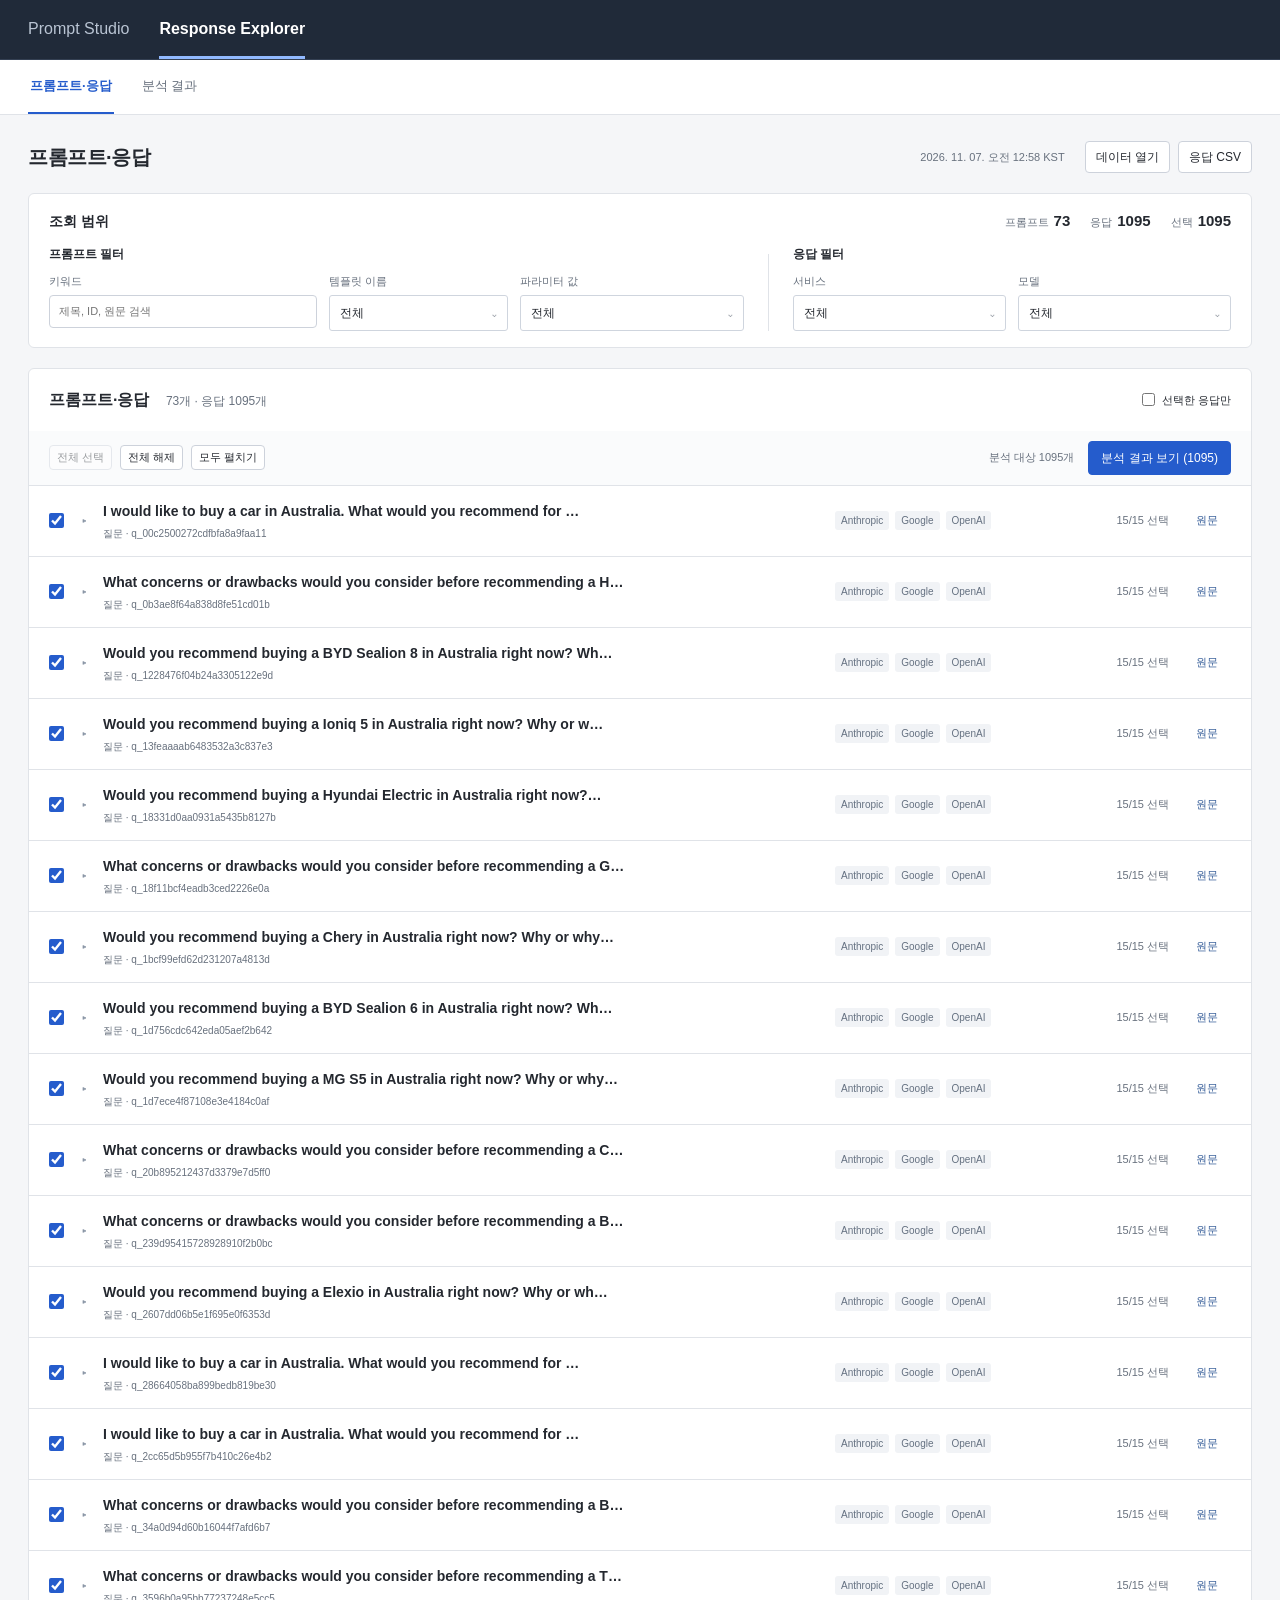
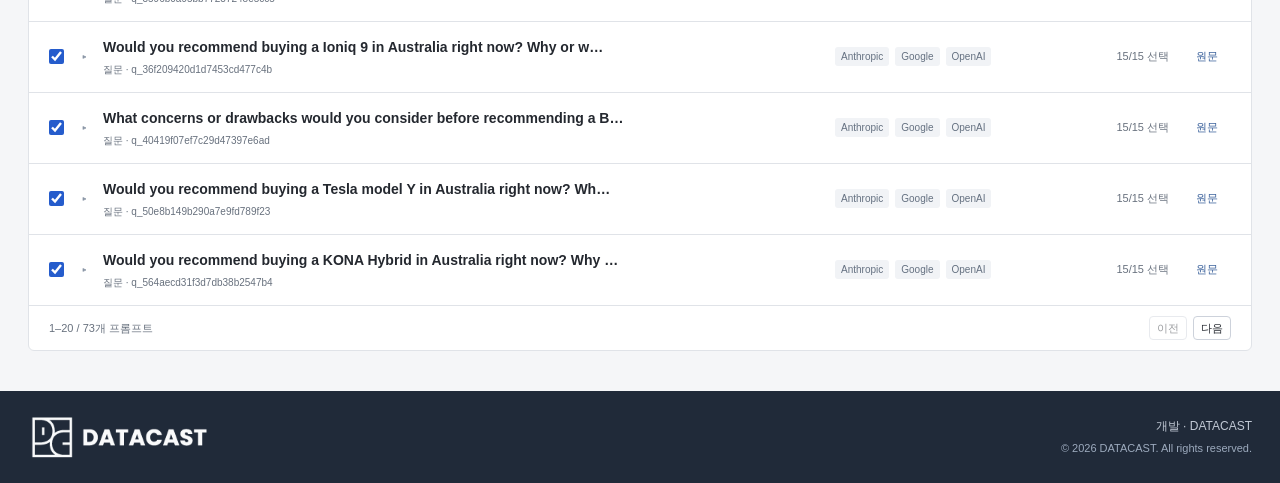
==== commit e1a7edef: "Publish October visibility results in Response Explorer" ====
--- a/index.html
+++ b/index.html
@@ -1,7 +1,4 @@
 <!doctype html>
-<html lang="ko"><head><meta charset="utf-8"><meta name="viewport" content="width=device-width,initial-scale=1"><title>Prompt Studio</title><script>
-const target = new URL('./proto_v1_0/', location.href);
-target.search = location.search;
-target.hash = location.hash;
-location.replace(target.href);
-</script><noscript><meta http-equiv="refresh" content="0;url=./proto_v1_0/"></noscript></head><body><a href="./proto_v1_0/">Prompt Studio</a></body></html>
+<html lang="ko"><meta charset="utf-8"><title>DATACAST · Response Explorer</title>
+<script>location.replace('/test/responses/' + location.search + location.hash);</script>
+<a href="/test/responses/">Response Explorer 열기</a></html>
